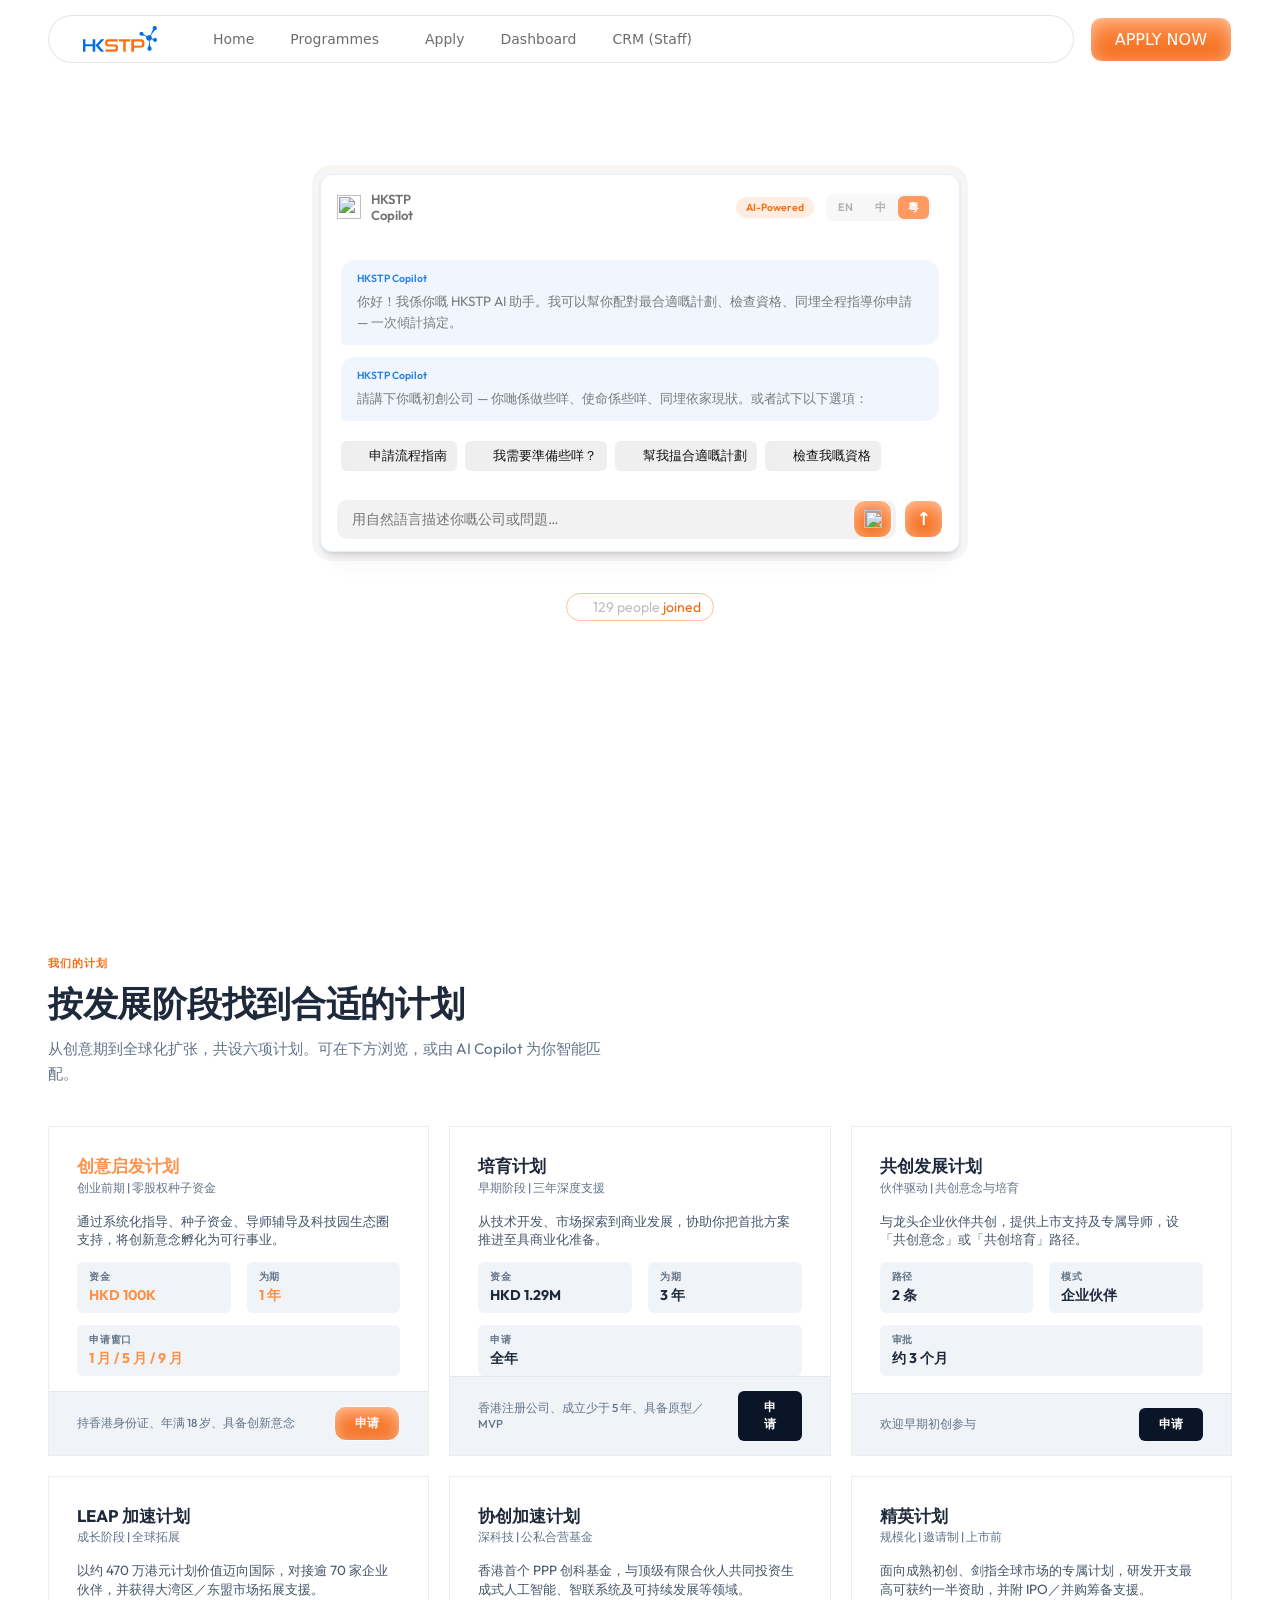
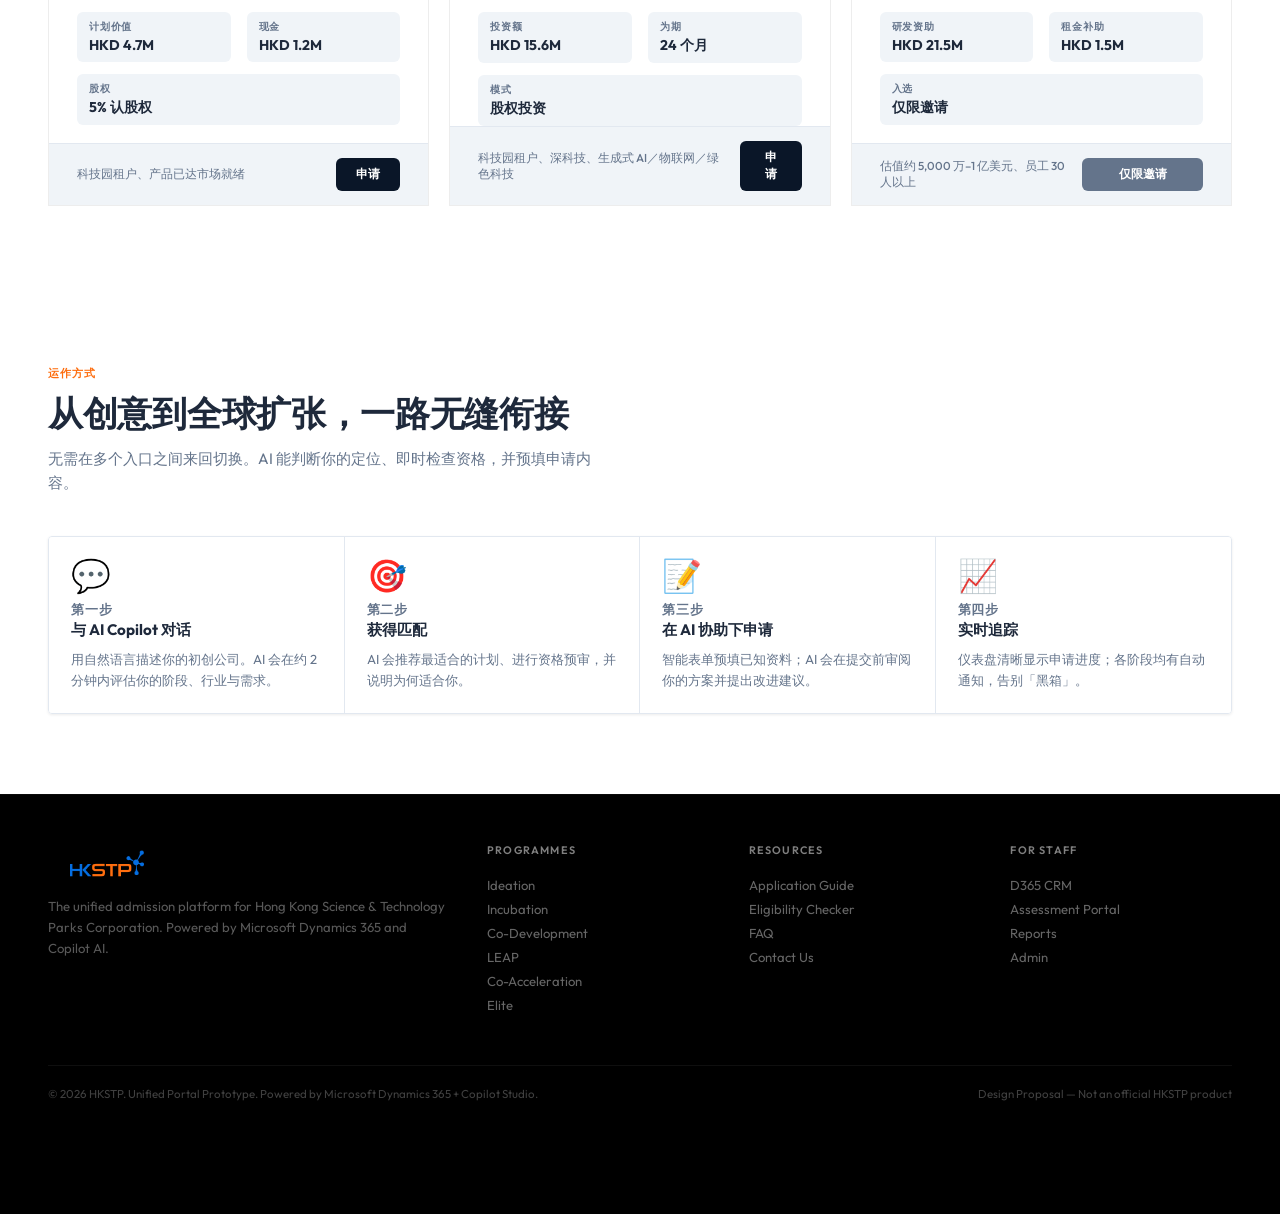
==== mountex-hkstp-landing.html @ 1c6824f8 "Add HKSTP landing page (Mountex prototype)" ====
<!DOCTYPE html>
<html lang="zh-HK">
<head>
  <meta charset="UTF-8" />
  <meta name="viewport" content="width=device-width, initial-scale=1" />
  <title>HKSTP Unified Portal — Mountex</title>
  <link rel="preconnect" href="https://fonts.googleapis.com" />
  <link rel="preconnect" href="https://fonts.gstatic.com" crossorigin />
  <link href="https://fonts.googleapis.com/css2?family=Outfit:wght@400;500;600;700&display=swap" rel="stylesheet" />
  <link rel="stylesheet" href="mountex-hkstp-landing.css" />
  <link rel="stylesheet" href="mountex-hkstp-landing-sections.css" />
</head>
<body>
  <!-- 与 hero 内 data-us-project-src 同 id：UnicornStudio 会优先从此处读 JSON；file:// 下避免 fetch 本地文件被浏览器拦截 -->
  <script type="application/json" id="unicornstudio_hero_remix.json">{"history":[{"breakpoints":[],"visible":true,"aspectRatio":1,"userDownsample":0.25,"layerType":"effect","type":"gradient","usesPingPong":false,"speed":0.36,"trackMouse":0,"mouseMomentum":0,"mouseSpring":0,"trackAxes":"xy","texture":false,"animating":true,"isMask":0,"compiledFragmentShaders":["#version 300 es\nprecision highp float;in vec2 vTextureCoord;uniform float uTime;\nuniform vec2 uMousePos;uvec2 pcg2d(uvec2 v) {\nv = v * 1664525u + 1013904223u;\nv.x += v.y * v.y * 1664525u + 1013904223u;\nv.y += v.x * v.x * 1664525u + 1013904223u;\nv ^= v >> 16;\nv.x += v.y * v.y * 1664525u + 1013904223u;\nv.y += v.x * v.x * 1664525u + 1013904223u;\nreturn v;\n}float randFibo(vec2 p) {\nuvec2 v = floatBitsToUint(p);\nv = pcg2d(v);\nuint r = v.x ^ v.y;\nreturn float(r) / float(0xffffffffu);\n}float deband() {\nreturn (randFibo(gl_FragCoord.xy) - 0.5) / 255.0;\n}vec3 getColor(int index) {\nswitch(index) {\ncase 0: return vec3(0, 0, 0);\ncase 1: return vec3(0, 0, 0);\ncase 2: return vec3(0.9411764705882353, 0.9411764705882353, 0.9411764705882353);\ncase 3: return vec3(0.7176470588235294, 0.7176470588235294, 0.7176470588235294);\ncase 4: return vec3(0, 0, 0);\ndefault: return vec3(0.0);\n}\n}float getStop(int index) {\nswitch(index) {\ncase 0: return 0.0000;\ncase 1: return 0.6031;\ncase 2: return 0.8750;\ncase 3: return 0.9219;\ncase 4: return 1.0000;\ndefault: return 0.0;\n}\n}const float PI = 3.14159265359;vec2 rotate(vec2 coord, float angle) {\nfloat s = sin(angle);\nfloat c = cos(angle);\nreturn vec2(\ncoord.x * c - coord.y * s,\ncoord.x * s + coord.y * c\n);\n}vec3 linear_from_srgb(vec3 rgb) {\nreturn pow(max(rgb, vec3(0.0)), vec3(2.2));\n}vec3 srgb_from_linear(vec3 lin) {\nreturn pow(max(lin, vec3(0.0)), vec3(1.0/2.2));\n}vec3 safeCbrt(vec3 v) {\nreturn sign(v) * pow(abs(v), vec3(1.0/3.0));\n}vec3 oklab_mix(vec3 lin1, vec3 lin2, float a) {\nconst mat3 kCONEtoLMS = mat3(\n0.4121656120, 0.2118591070, 0.0883097947,\n0.5362752080, 0.6807189584, 0.2818474174,\n0.0514575653, 0.1074065790, 0.6302613616);\nconst mat3 kLMStoCONE = mat3(\n4.0767245293, -1.2681437731, -0.0041119885,\n-3.3072168827, 2.6093323231, -0.7034763098,\n0.2307590544, -0.3411344290, 1.7068625689);\nvec3 lms1 = safeCbrt( kCONEtoLMS*lin1 );\nvec3 lms2 = safeCbrt( kCONEtoLMS*lin2 );\nvec3 lms = mix( lms1, lms2, a );\nlms *= 1.0 + 0.025 * a * (1.0-a);\nreturn kLMStoCONE * (lms * lms * lms);\n}vec3 getGradientColor(float position) {\nposition = clamp(position, 0.0, 1.0);\nif (5 <= 1) return getColor(0);int count = 5 - 1;for (int i = 0; i < 15; i++) {\nif (i >= count) break;\nfloat stopA = getStop(i);\nfloat stopB = getStop(i + 1);\nif (position <= stopB || i == count - 1) {\nfloat denom = max(stopB - stopA, 0.00001);\nfloat t = clamp((position - stopA) / denom, 0.0, 1.0);\nvec3 linA = linear_from_srgb(getColor(i));\nvec3 linB = linear_from_srgb(getColor(i + 1));\nvec3 mixed = oklab_mix(linA, linB, t);\nreturn srgb_from_linear(mixed);\n}\n}\nreturn getColor(min(count, 15));\n}out vec4 fragColor;vec3 applyColorToPosition(float position) {\nvec3 color = vec3(0);\nposition -= (uTime * 0.01 + 0.4000);\nfloat cycle = floor(position);\nbool reverse = 0.0000 > 0.5 && int(cycle) % 2 == 0;\nfloat animatedPos = reverse ? 1.0 - fract(position) : fract(position);color = getGradientColor(animatedPos);\nfloat dither = deband();\ncolor += dither;\nreturn color;\n}vec3 radialGrad(vec2 uv) {\nfloat position = length(uv);\nreturn applyColorToPosition(position);\n}vec3 getGradient(vec2 uv) {\nreturn radialGrad(uv);\n}vec3 getBgColor(vec2 uv) {return getGradient(uv);return vec3(0, 0, 0);\n}void main() {vec2 uv = vTextureCoord;\nvec2 pos = vec2(0.5, 0.5) + mix(vec2(0), (uMousePos-0.5), 0.0000);\nuv -= pos;\nuv /= max(0.2600*2., 1e-5);\nuv = rotate(uv, (0.3915 - 0.5) * 2. * PI);\nvec4 color = vec4(getBgColor(uv), 1.0000);\nfragColor = color;\n}"],"compiledVertexShaders":["#version 300 es\nprecision mediump float;in vec3 aVertexPosition;\nin vec2 aTextureCoord;uniform mat4 uMVMatrix;\nuniform mat4 uPMatrix;out vec2 vTextureCoord;\nout vec3 vVertexPosition;void main() {\ngl_Position = uPMatrix * uMVMatrix * vec4(aVertexPosition, 1.0);\nvTextureCoord = aTextureCoord;\n}"],"data":{"depth":false,"uniforms":{},"isBackground":true},"id":"gradient"},{"breakpoints":[],"visible":true,"aspectRatio":1,"userDownsample":0.5,"layerType":"effect","type":"caustics","usesPingPong":false,"speed":0.5,"trackMouse":0,"mouseMomentum":0,"mouseSpring":0,"trackAxes":"xy","texture":false,"animating":true,"isMask":0,"compiledFragmentShaders":["#version 300 es\nprecision highp float;\nin vec3 vVertexPosition;\nin vec2 vTextureCoord;uniform sampler2D uTexture;\nuniform float uTime;uniform vec2 uMousePos;\nuniform vec2 uResolution;vec4 permute(vec4 t) {\nreturn t * (t * 34.0 + 133.0);\n}vec3 grad(float hash) {\nvec3 cube = mod(floor(hash / vec3(1.0, 2.0, 4.0)), 2.0) * 2.0 - 1.0;\nvec3 cuboct = cube;float index0 = step(0.0, 1.0 - floor(hash / 16.0));\nfloat index1 = step(0.0, floor(hash / 16.0) - 1.0);cuboct.x *= 1.0 - index0;\ncuboct.y *= 1.0 - index1;\ncuboct.z *= 1.0 - (1.0 - index0 - index1);float type = mod(floor(hash / 8.0), 2.0);\nvec3 rhomb = (1.0 - type) * cube + type * (cuboct + cross(cube, cuboct));vec3 grad = cuboct * 1.22474487139 + rhomb;grad *= (1.0 - 0.042942436724648037 * type) * 3.5946317686139184;return grad;\n}\nvec4 bccNoiseDerivativesPart(vec3 X) {\nvec3 b = floor(X);\nvec4 i4 = vec4(X - b, 2.5);\nvec3 v1 = b + floor(dot(i4, vec4(.25)));\nvec3 v2 = b + vec3(1, 0, 0) + vec3(-1, 1, 1) * floor(dot(i4, vec4(-.25, .25, .25, .35)));\nvec3 v3 = b + vec3(0, 1, 0) + vec3(1, -1, 1) * floor(dot(i4, vec4(.25, -.25, .25, .35)));\nvec3 v4 = b + vec3(0, 0, 1) + vec3(1, 1, -1) * floor(dot(i4, vec4(.25, .25, -.25, .35)));\nvec4 hashes = permute(mod(vec4(v1.x, v2.x, v3.x, v4.x), 289.0));\nhashes = permute(mod(hashes + vec4(v1.y, v2.y, v3.y, v4.y), 289.0));\nhashes = mod(permute(mod(hashes + vec4(v1.z, v2.z, v3.z, v4.z), 289.0)), 48.0);\nvec3 d1 = X - v1; vec3 d2 = X - v2; vec3 d3 = X - v3; vec3 d4 = X - v4;\nvec4 a = max(0.75 - vec4(dot(d1, d1), dot(d2, d2), dot(d3, d3), dot(d4, d4)), 0.0);\nvec4 aa = a * a; vec4 aaaa = aa * aa;\nvec3 g1 = grad(hashes.x); vec3 g2 = grad(hashes.y);\nvec3 g3 = grad(hashes.z); vec3 g4 = grad(hashes.w);\nvec4 extrapolations = vec4(dot(d1, g1), dot(d2, g2), dot(d3, g3), dot(d4, g4));\nvec3 derivative = -8.0 * mat4x3(d1, d2, d3, d4) * (aa * a * extrapolations)\n+ mat4x3(g1, g2, g3, g4) * aaaa;\nreturn vec4(derivative, dot(aaaa, extrapolations));\n}\nvec4 bccNoiseDerivatives_XYBeforeZ(vec3 X) {\nmat3 orthonormalMap = mat3(\n0.788675134594813, -0.211324865405187, -0.577350269189626,\n-0.211324865405187, 0.788675134594813, -0.577350269189626,\n0.577350269189626, 0.577350269189626, 0.577350269189626);\nX = orthonormalMap * X;\nvec4 result = bccNoiseDerivativesPart(X) + bccNoiseDerivativesPart(X + 144.5);\nreturn vec4(result.xyz * orthonormalMap, result.w);\n}float ease (int easingFunc, float t) {\nreturn t;\n}vec3 blend (int blendMode, vec3 src, vec3 dst) {\nreturn src - dst;\n}const float PI = 3.14159265359;vec4 normalizeNoise(vec4 noise, float amount) {\nreturn mix(noise, (noise + 0.5) * 0.5, amount);\n}mat2 rotate2d(float angle) {\nreturn mat2(cos(angle), -sin(angle), sin(angle), cos(angle));\n}vec4 getNoise(vec3 p) {\nvec4 noise = bccNoiseDerivatives_XYBeforeZ(p);\nreturn normalizeNoise(noise, 0.6400);\n}vec3 causticsP(vec2 uv, vec2 aspect) {\nvec2 drift = vec2(0, 0.0000 * uTime * 0.0125);\nvec2 pos = vec2(0.5, 0.5) + drift * rotate2d(0.0000 * -2. * PI);\nuv -= pos;\nuv = uv * aspect * rotate2d(0.0000 * 2. * PI) * vec2(1. - 0.0000, 1.) * 16.0 * 0.3000;\nreturn vec3(uv, uTime * 0.05);\n}\nvec3 causticsColor(vec3 p, vec4 noise) {\nfloat refraction = mix(0.25, 1.3, 0.6600);\nvec4 balanceNoise = getNoise(p - vec3(noise.xyz / 32.0) * refraction);\nnoise = getNoise(p - vec3(balanceNoise.xyz / 16.0) * refraction);\nfloat balancer = (0.5 + 0.5 * balanceNoise.w);\nfloat normalized = pow(0.5 + 0.5 * noise.w, 2.);\nreturn vec3(1, 1, 1) * mix(0., normalized + 0.2 * (1.0 - normalized), balancer);\n}out vec4 fragColor;void main() {\nvec2 uv = vTextureCoord;\nvec2 aspect = vec2(uResolution.x/uResolution.y, 1);\nvec2 mPos = vec2(0.5, 0.5) + mix(vec2(0), (uMousePos-0.5), 0.0000);float mDist = ease(0, max(0.,1. - distance(uv * aspect, mPos * aspect) * 4. * (1. - 1.0000)));\nvec3 causticP = causticsP(uv, aspect);\nvec4 causticNoise = getNoise(causticP) * mDist;\nvec3 causticColor = causticsColor(causticP, causticNoise) * mDist;\nvec4 color;color = texture(uTexture, uv + causticNoise.xy * 0.01 * 1.0000);\nvec3 blended = blend(2, color.rgb, causticColor);\ncolor.rgb = mix(color.rgb, blended, 1.0000);\nfragColor = color;}"],"compiledVertexShaders":["#version 300 es\nprecision mediump float;in vec3 aVertexPosition;\nin vec2 aTextureCoord;uniform mat4 uMVMatrix;\nuniform mat4 uPMatrix;\nuniform mat4 uTextureMatrix;out vec2 vTextureCoord;\nout vec3 vVertexPosition;void main() {\ngl_Position = uPMatrix * uMVMatrix * vec4(aVertexPosition, 1.0);\nvTextureCoord = (uTextureMatrix * vec4(aTextureCoord, 0.0, 1.0)).xy;\n}"],"data":{"depth":false,"uniforms":{},"isBackground":false},"id":"caustics"},{"breakpoints":[],"visible":true,"aspectRatio":1,"userDownsample":0.5,"layerType":"effect","type":"beam","usesPingPong":false,"speed":0.25,"trackMouse":0,"mouseMomentum":0,"mouseSpring":0,"trackAxes":"xy","texture":false,"animating":true,"isMask":0,"compiledFragmentShaders":["#version 300 es\nprecision highp float;\nprecision highp int;in vec2 vTextureCoord;uniform sampler2D uTexture;uniform float uTime;uniform vec2 uMousePos;\nuniform vec2 uResolution;\nvec3 blend (int blendMode, vec3 src, vec3 dst) {\nreturn 1. - (1. - src) * (1. - dst);\n}vec4 applyLayerMix(vec4 color, vec4 bg, float amount) {\ncolor.rgb = mix(bg.rgb, color.rgb, amount);\ncolor.a = max(bg.a, amount);\nreturn color;\n}uvec2 pcg2d(uvec2 v) {\nv = v * 1664525u + 1013904223u;\nv.x += v.y * v.y * 1664525u + 1013904223u;\nv.y += v.x * v.x * 1664525u + 1013904223u;\nv ^= v >> 16;\nv.x += v.y * v.y * 1664525u + 1013904223u;\nv.y += v.x * v.x * 1664525u + 1013904223u;\nreturn v;\n}float randFibo(vec2 p) {\nuvec2 v = floatBitsToUint(p);\nv = pcg2d(v);\nuint r = v.x ^ v.y;\nreturn float(r) / float(0xffffffffu);\n}float deband() {\nreturn (randFibo(gl_FragCoord.xy) - 0.5) / 255.0;\n}const float TAU = 6.28318530718;vec3 Tonemap_tanh(vec3 x) {\nx = clamp(x, -40.0, 40.0);\nreturn (exp(x) - exp(-x)) / (exp(x) + exp(-x));\n}out vec4 fragColor;const float PI = 3.14159265359;\nconst float TWO_PI = 2.0 * PI;float luma(vec3 color) {\nreturn dot(color, vec3(0.299, 0.587, 0.114));\n}float drawViewportEdges(vec2 uv, float thickness) {\nfloat distToEdge = min(min(uv.x, uv.y), min(1.0 - uv.x, 1.0 - uv.y));\nfloat sdf = distToEdge;\nfloat glowThickness = thickness * 0.8;\nfloat glow = glowThickness / max(0.0001, 1.0 - smoothstep(0.12, 0.01, abs(sdf) + 0.02));\nreturn glow * pow(1.0-abs(sdf), 3.0);\n}float getBeam(vec2 uv, vec2 pos, float radius, float angleVal, float skewVal, float thickness, float time, float phaseVal, vec2 resolution) {\nreturn drawViewportEdges(uv, thickness);\n}void main() {\nvec2 uv = vTextureCoord;\nvec4 bg = texture(uTexture, uv);\nvec2 pos = vec2(0.5, 0.5) + mix(vec2(0), (uMousePos-0.5), 0.0000);\nfloat beam = getBeam(uv, pos, 0.4300, 0.0000, 0.5000, 0.2300, uTime, 0.5000, uResolution);\nvec3 beamColor = beam * vec3(0.27450980392156865, 0.27450980392156865, 0.27450980392156865);\nfloat ssBeam = beam / (beam + 1.0);\nbeamColor = mix(beamColor, vec3(0.27450980392156865, 0.27450980392156865, 0.27450980392156865), mix(1.0, ssBeam, 0.0000)) * beam;float dither = deband();\nvec3 result = Tonemap_tanh(beamColor);\nfloat lum = luma(beamColor);\nresult += dither;float layerMix = 1.0000;\nvec4 color;vec3 blended = blend(4, result, bg.rgb);\ncolor = applyLayerMix(vec4(blended, 1.0), bg, layerMix);\nfragColor = color;}"],"compiledVertexShaders":["#version 300 es\nprecision mediump float;in vec3 aVertexPosition;\nin vec2 aTextureCoord;uniform mat4 uMVMatrix;\nuniform mat4 uPMatrix;\nuniform mat4 uTextureMatrix;out vec2 vTextureCoord;\nout vec3 vVertexPosition;void main() {\ngl_Position = uPMatrix * uMVMatrix * vec4(aVertexPosition, 1.0);\nvTextureCoord = (uTextureMatrix * vec4(aTextureCoord, 0.0, 1.0)).xy;\n}"],"data":{"depth":false,"uniforms":{},"isBackground":false},"id":"beam"},{"breakpoints":[],"visible":true,"aspectRatio":1,"userDownsample":0.5,"layerType":"effect","type":"mouseDraw","usesPingPong":true,"trackMouse":0,"mouseMomentum":0.29,"mouseSpring":0,"trackAxes":"xy","texture":false,"animating":false,"isMask":0,"compiledFragmentShaders":["#version 300 es\nprecision highp float;\nprecision highp int;in vec2 vTextureCoord;\nin vec3 vVertexPosition;uniform sampler2D uTexture;\nuniform sampler2D uPingPongTexture;uniform sampler2D uMaskTexture;\nuniform int uIsMask;\nuniform vec2 uMousePos;\nuniform float uParentTrackMouse;vec3 blend (int blendMode, vec3 src, vec3 dst) {\nreturn 1. - (1. - src) * (1. - dst);\n}uvec2 pcg2d(uvec2 v) {\nv = v * 1664525u + 1013904223u;\nv.x += v.y * v.y * 1664525u + 1013904223u;\nv.y += v.x * v.x * 1664525u + 1013904223u;\nv ^= v >> 16;\nv.x += v.y * v.y * 1664525u + 1013904223u;\nv.y += v.x * v.x * 1664525u + 1013904223u;\nreturn v;\n}float randFibo(vec2 p) {\nuvec2 v = floatBitsToUint(p);\nv = pcg2d(v);\nuint r = v.x ^ v.y;\nreturn float(r) / float(0xffffffffu);\n}float deband() {\nreturn (randFibo(gl_FragCoord.xy) - 0.5) / 255.0;\n}const float PI = 3.14159265359;out vec4 fragColor;vec3 rgb2hsv(vec3 c) {\nvec4 K = vec4(0.0, -1.0 / 3.0, 2.0 / 3.0, -1.0);\nvec4 p = mix(vec4(c.bg, K.wz), vec4(c.gb, K.xy), step(c.b, c.g));\nvec4 q = mix(vec4(p.xyw, c.r), vec4(c.r, p.yzx), step(p.x, c.r));float d = q.x - min(q.w, q.y);\nfloat e = 1.0e-10;\nreturn vec3(abs(q.z + (q.w - q.y) / (6.0 * d + e)), d / (q.x + e), q.x);\n}vec2 angleToDir(float angle) {\nfloat rad = angle * 2.0 * PI;\nreturn vec2(cos(rad), sin(rad));\n}void main() {\nvec2 uv = vTextureCoord;\nvec2 pingpongUv = uv;vec3 mouseRgb = texture(uPingPongTexture, pingpongUv).rgb;\nvec3 mouseTrail = rgb2hsv(mouseRgb);\nfloat angle = mouseTrail.x;\nfloat strength = mouseTrail.z * 0.4800 * 5.0;vec2 direction = angleToDir(angle);vec4 bg = texture(uTexture, uv - direction * 0.1 * strength * 0.3900);\nvec4 color = vec4(0,0,0,1);color.rgb = vec3(strength * mix(mouseRgb, vec3(0.9333333333333333, 0.9333333333333333, 0.9333333333333333), 1.0000));\nfloat dither = deband();vec3 blendedRgb = blend(4, color.rgb + dither, bg.rgb);\ncolor = vec4(mix(bg.rgb, blendedRgb, mouseTrail.z), 1.0);\nif(uIsMask == 1) {\nvec2 maskPos = mix(vec2(0), (uMousePos - 0.5), uParentTrackMouse);\nvec4 maskColor = texture(uMaskTexture, vTextureCoord - maskPos);\ncolor = color * (maskColor.a * maskColor.a);\n}\nfragColor = color;}","#version 300 es\nprecision highp float;in vec3 vVertexPosition;\nin vec2 vTextureCoord;uniform sampler2D uPingPongTexture;\nuniform vec2 uPreviousMousePos;\nuniform float uTime;uniform vec2 uMousePos;\nuniform vec2 uResolution;const float PI = 3.14159265359;\nconst float TAU = 6.28318530718;out vec4 fragColor;vec3 toLinear(vec3 c) { return c * c; }\nvec3 toGamma(vec3 c) { return sqrt(c); }vec3 hsv2rgb(vec3 c) {\nvec4 K = vec4(1.0, 2.0 / 3.0, 1.0 / 3.0, 3.0);\nvec3 p = abs(fract(c.xxx + K.xyz) * 6.0 - K.www);\nreturn c.z * mix(K.xxx, clamp(p - K.xxx, 0.0, 1.0), c.y);\n}vec3 rgb2hsv(vec3 c) {\nvec4 K = vec4(0.0, -1.0 / 3.0, 2.0 / 3.0, -1.0);\nvec4 p = mix(vec4(c.bg, K.wz), vec4(c.gb, K.xy), step(c.b, c.g));\nvec4 q = mix(vec4(p.xyw, c.r), vec4(c.r, p.yzx), step(p.x, c.r));float d = q.x - min(q.w, q.y);\nfloat e = 1.0e-10;\nreturn vec3(abs(q.z + (q.w - q.y) / (6.0 * d + e)), d / (q.x + e), q.x);\n}mat2 rot(float a) {\nfloat s = sin(a), c = cos(a);\nreturn mat2(c, -s, s, c);\n}vec2 angleToDir(float angle) {\nfloat rad = angle * 2.0 * PI;\nreturn vec2(cos(rad), sin(rad));\n}vec2 liquify(vec2 st, vec2 dir, float aspectRatio) {\nst.x *= aspectRatio;\nfloat amplitude = 0.004;\nfloat freq = 6.;\nfor (float i = 1.0; i <= 3.0; i++) {\nst = st * rot(i / 3.0 * PI * 2.0);\nst += vec2(\namplitude * cos(i * freq * st.y + uTime * 0.02 * dir.x),\namplitude * sin(i * freq * st.x + uTime * 0.02 * dir.y)\n);\n}\nst.x /= aspectRatio;\nreturn st;\n}float trailIntensity(vec2 segStart, vec2 correctedUv, vec2 scaledDir, float segLen, float aspectRatio, float radius, float bloomExp) {\nvec2 posToUv = (correctedUv - segStart) * vec2(aspectRatio, 1.0);\nfloat projection = clamp(dot(posToUv, scaledDir), 0.0, segLen);\nvec2 closestPoint = segStart * vec2(aspectRatio, 1.0) + scaledDir * projection;float distToLine = length(correctedUv - closestPoint);\nfloat s = (1.0 + radius) / (distToLine + radius) * radius;return pow(s, bloomExp);\n}void main() {\nfloat aspectRatio = uResolution.x / uResolution.y;\nvec2 uv = vTextureCoord;\nvec2 correctedUv = uv * vec2(aspectRatio, 1.0);vec3 lastFrameColor = texture(uPingPongTexture, uv).rgb;vec3 hsv = rgb2hsv(lastFrameColor);\nfloat prevStrength = hsv.z * hsv.z;\nvec2 prevDir = angleToDir(hsv.x);\nvec2 mouseVec = uMousePos - uPreviousMousePos;\nfloat mouseLen = length(mouseVec);\nvec2 dir = mouseVec * vec2(aspectRatio, 1.0);\nfloat dist = length(dir);float blurAmount = 0.03 * prevStrength;\nuv = uv - prevDir * blurAmount;if(prevStrength > 0.0) {\nuv = mix(uv, liquify(uv - prevDir * 0.005, prevDir, aspectRatio), (1.0 - prevStrength) * 0.7700);\n}lastFrameColor = toLinear(texture(uPingPongTexture, uv).rgb);float clampedDist = 0.0;\nvec3 trailColor = vec3(0.0);if (dist > 0.001) {\nvec2 normDir = mouseVec / mouseLen;\nvec2 scaledDir = normDir * vec2(aspectRatio, 1.0);float angle = atan(dir.y, dir.x);\nif (angle < 0.0) angle += TAU;\nvec3 pointColor = toLinear(hsv2rgb(vec3(angle / TAU, 1.0, 1.0)));\nfloat bloomExp = 10.0 * (1.0 - 0.6900 + 0.1);int numPoints = int(max(6.0, dist * 24.0));\nfloat speedFactor = clamp(dist, 0.7, 1.3);\nfloat radius = mix(0.1, 0.7, 0.4500 * speedFactor);float segLenAspect = mouseLen * aspectRatio / float(numPoints);\nfloat totalIntensity = 0.0;\nint iter = min(numPoints, 16);totalIntensity += trailIntensity(uPreviousMousePos, correctedUv, scaledDir, 0.0, aspectRatio, radius, bloomExp);for (int i = 1; i <= iter; i++) {\nfloat t = float(i - 1) / float(numPoints);\nvec2 segStart = mix(uPreviousMousePos, uMousePos, t);\ntotalIntensity += trailIntensity(segStart, correctedUv, scaledDir, segLenAspect, aspectRatio, radius, bloomExp);\n}trailColor = pointColor * totalIntensity / float(min(numPoints, 50) + 1);\nclampedDist = clamp(length(trailColor) * dist, 0.0, 1.0);\n}float blurRadius = 0.005;vec3 blurredLastFrame = lastFrameColor * 0.2;\nblurredLastFrame += toLinear(texture(uPingPongTexture, uv + vec2(blurRadius, 0.0)).rgb) * 0.2;\nblurredLastFrame += toLinear(texture(uPingPongTexture, uv + vec2(-blurRadius, 0.0)).rgb) * 0.2;\nblurredLastFrame += toLinear(texture(uPingPongTexture, uv + vec2(0.0, blurRadius)).rgb) * 0.2;\nblurredLastFrame += toLinear(texture(uPingPongTexture, uv + vec2(0.0, -blurRadius)).rgb) * 0.2;blurredLastFrame *= pow(0.9200, 0.2);\nvec3 draw = mix(blurredLastFrame, trailColor, clampedDist);\ndraw = toGamma(draw);\ndraw = max(draw - 0.01, vec3(0.0));fragColor = vec4(draw, 1.0);\n}"],"compiledVertexShaders":["#version 300 es\nprecision mediump float;in vec3 aVertexPosition;\nin vec2 aTextureCoord;uniform mat4 uMVMatrix;\nuniform mat4 uPMatrix;\nuniform mat4 uTextureMatrix;out vec2 vTextureCoord;\nout vec3 vVertexPosition;void main() {\ngl_Position = uPMatrix * uMVMatrix * vec4(aVertexPosition, 1.0);\nvTextureCoord = (uTextureMatrix * vec4(aTextureCoord, 0.0, 1.0)).xy;\n}","#version 300 es\nprecision mediump float;in vec3 aVertexPosition;\nin vec2 aTextureCoord;uniform mat4 uMVMatrix;\nuniform mat4 uPMatrix;out vec2 vTextureCoord;\nout vec3 vVertexPosition;void main() {\ngl_Position = uPMatrix * uMVMatrix * vec4(aVertexPosition, 1.0);\nvTextureCoord = aTextureCoord;\n}"],"data":{"depth":false,"uniforms":{},"isBackground":false},"id":"light_trail"},{"breakpoints":[],"visible":true,"aspectRatio":1,"userDownsample":0.5,"layerType":"effect","type":"circle","usesPingPong":false,"trackMouse":0,"mouseMomentum":0,"mouseSpring":0,"trackAxes":"xy","texture":false,"animating":false,"isMask":0,"compiledFragmentShaders":["#version 300 es\nprecision highp float;\nin vec3 vVertexPosition;\nin vec2 vTextureCoord;\nuniform sampler2D uTexture;\nuniform vec2 uResolution;\nvec3 blend (int blendMode, vec3 src, vec3 dst) {\nreturn src * dst;\n}\nvec4 applyLayerMix(vec4 color, vec4 bg, float amount) {\ncolor.rgb = mix(bg.rgb, color.rgb, amount);\ncolor.a = max(bg.a, amount);\nreturn color;\n}const float TAU = 6.28318530718;out vec4 fragColor;mat2 rot(float a) {\nreturn mat2(cos(a),-sin(a),sin(a),cos(a));\n}\nvoid main() {\nvec2 uv = vTextureCoord;\nvec4 bg = texture(uTexture, uv);\nfloat displacement = 0.0;\nvec2 aspectRatio = vec2(uResolution.x/uResolution.y, 1.0);\nvec2 skew = vec2(max(0.4600, 0.001), max(1.0 - 0.4600, 0.001));\nfloat halfRadius = 0.3040 * 0.5;\nfloat falloffAmount = max(1.0000, 0.001);\nfloat innerEdge = halfRadius - falloffAmount * halfRadius * 0.5;\nfloat outerEdge = halfRadius + falloffAmount * halfRadius * 0.5;\nvec2 pos = vec2(0.5, 0.5);\nvec2 scaledUV = uv * aspectRatio * rot(0.0000 * TAU) * skew;\nvec2 scaledPos = pos * aspectRatio * rot(0.0000 * TAU) * skew;\nfloat radius = distance(scaledUV, scaledPos);\nfloat falloff = smoothstep(innerEdge + displacement, outerEdge + displacement, radius);\nfalloff = (1.0 - falloff) * 1.0000;vec4 color;vec3 blended = blend(3, vec3(0, 0, 0), bg.rgb);\ncolor = applyLayerMix(vec4(blended, 1.0), bg, falloff);\nfragColor = color;}"],"compiledVertexShaders":["#version 300 es\nprecision mediump float;in vec3 aVertexPosition;\nin vec2 aTextureCoord;uniform mat4 uMVMatrix;\nuniform mat4 uPMatrix;\nuniform mat4 uTextureMatrix;out vec2 vTextureCoord;\nout vec3 vVertexPosition;void main() {\ngl_Position = uPMatrix * uMVMatrix * vec4(aVertexPosition, 1.0);\nvTextureCoord = (uTextureMatrix * vec4(aTextureCoord, 0.0, 1.0)).xy;\n}"],"data":{"depth":false,"uniforms":{},"isBackground":false},"id":"circle"},{"breakpoints":[],"visible":true,"aspectRatio":1,"userDownsample":0.5,"layerType":"effect","type":"gradientMap","usesPingPong":false,"speed":0.5,"texture":false,"animating":false,"mouseMomentum":0,"mouseSpring":0,"isMask":0,"compiledFragmentShaders":["#version 300 es\nprecision highp float;in vec2 vTextureCoord;uniform sampler2D uTexture;uniform float uTime;vec3 getColor(int index) {\nswitch(index) {\ncase 0: return vec3(1, 1, 1);\ncase 1: return vec3(1, 1, 1);\ncase 2: return vec3(0.0196078431372549, 0.43137254901960786, 0.8823529411764706);\ncase 3: return vec3(1, 0.4235294117647059, 0.054901960784313725);\ncase 4: return vec3(1, 0.4235294117647059, 0.054901960784313725);\ncase 5: return vec3(1, 0.8941176470588236, 0.8862745098039215);\ndefault: return vec3(0.0);\n}\n}float getStop(int index) {\nswitch(index) {\ncase 0: return 0.0000;\ncase 1: return 0.2000;\ncase 2: return 0.4000;\ncase 3: return 0.6000;\ncase 4: return 0.8000;\ncase 5: return 1.0000;\ndefault: return 0.0;\n}\n}uvec2 pcg2d(uvec2 v) {\nv = v * 1664525u + 1013904223u;\nv.x += v.y * v.y * 1664525u + 1013904223u;\nv.y += v.x * v.x * 1664525u + 1013904223u;\nv ^= v >> 16;\nv.x += v.y * v.y * 1664525u + 1013904223u;\nv.y += v.x * v.x * 1664525u + 1013904223u;\nreturn v;\n}float randFibo(vec2 p) {\nuvec2 v = floatBitsToUint(p);\nv = pcg2d(v);\nuint r = v.x ^ v.y;\nreturn float(r) / float(0xffffffffu);\n}float deband() {\nreturn (randFibo(gl_FragCoord.xy) - 0.5) / 255.0;\n}float luma(vec3 color) {\nreturn dot(color, vec3(0.299, 0.587, 0.114));\n}vec3 linear_from_srgb(vec3 rgb) {\nreturn pow(max(rgb, vec3(0.0)), vec3(2.2));\n}vec3 srgb_from_linear(vec3 lin) {\nreturn pow(max(lin, vec3(0.0)), vec3(1.0/2.2));\n}vec3 safeCbrt(vec3 v) {\nreturn sign(v) * pow(abs(v), vec3(1.0/3.0));\n}vec3 oklab_mix(vec3 lin1, vec3 lin2, float a) {\nconst mat3 kCONEtoLMS = mat3(\n0.4121656120, 0.2118591070, 0.0883097947,\n0.5362752080, 0.6807189584, 0.2818474174,\n0.0514575653, 0.1074065790, 0.6302613616);\nconst mat3 kLMStoCONE = mat3(\n4.0767245293, -1.2681437731, -0.0041119885,\n-3.3072168827, 2.6093323231, -0.7034763098,\n0.2307590544, -0.3411344290, 1.7068625689);\nvec3 lms1 = safeCbrt(kCONEtoLMS*lin1);\nvec3 lms2 = safeCbrt(kCONEtoLMS*lin2);\nvec3 lms = mix(lms1, lms2, a);\nlms *= 1.0 + 0.02 * a * (1.0 - a);\nreturn kLMStoCONE*(lms*lms*lms);\n}vec3 getGradientColor(float position) {\nposition = clamp(position, 0.0, 1.0);\nint count = 6 - 1;\nfor (int i = 0; i < count; i++) {\nfloat colorPosition = getStop(i);\nfloat nextColorPosition = getStop(i + 1);\nif (position <= nextColorPosition) {\nfloat stopDelta = nextColorPosition - colorPosition;\nfloat mixFactor = clamp(stopDelta > 0.0001 ? (position - colorPosition) / stopDelta : 0.0, 0.0, 1.0);\nvec3 linStart = linear_from_srgb(getColor(i));\nvec3 linEnd = linear_from_srgb(getColor(i + 1));\nvec3 mixedLin = oklab_mix(linStart, linEnd, mixFactor);\nreturn srgb_from_linear(mixedLin);\n}\n}\nreturn getColor(count);\n}out vec4 fragColor;void main() {\nvec2 uv = vTextureCoord;\nvec4 color = texture(uTexture, uv);if(color.a > 0.001) {\nfloat position = smoothstep(0., 1., luma(color.rgb)) * (0.3900 * 2.);\nfloat posOffset = (dot(vec2(0.5383275261324042, 0.39407665505226486).x, vec2(0.5383275261324042, 0.39407665505226486).y) + 0.2300 + 0.0001) * 2.;\nposition -= (uTime*0.01 + posOffset);\nfloat cycle = floor(position);\nbool reverse = 0.0000 > 0.5 && int(cycle) % 2 == 0;\nfloat animatedPos = reverse ? fract(-position) : fract(position);\nanimatedPos = reverse ? fract(-position) : fract(position);\nanimatedPos = clamp(animatedPos, 0.0, 1.0);vec3 gradientColor = getGradientColor(animatedPos);\nfloat dither = deband();\ngradientColor += dither;\nvec3 mixedColor = mix(color.rgb, gradientColor, 1.0000);color.rgb = mixedColor;\n}\nfragColor = color;\n;\n}"],"compiledVertexShaders":["#version 300 es\nprecision mediump float;in vec3 aVertexPosition;\nin vec2 aTextureCoord;uniform mat4 uMVMatrix;\nuniform mat4 uPMatrix;out vec2 vTextureCoord;\nout vec3 vVertexPosition;void main() {\ngl_Position = uPMatrix * uMVMatrix * vec4(aVertexPosition, 1.0);\nvTextureCoord = aTextureCoord;\n}"],"data":{"depth":false,"uniforms":{},"isBackground":false},"id":"gradient_map"},{"breakpoints":[],"visible":true,"aspectRatio":1,"userDownsample":1,"layerType":"effect","type":"glyphDither","usesPingPong":false,"texture":{"src":"[data-uri]","sampler":"uCustomTexture"},"trackMouse":0,"mouseMomentum":0,"mouseSpring":0,"trackAxes":"xy","animating":false,"isMask":0,"compiledFragmentShaders":["#version 300 es\nprecision highp float;in vec3 vVertexPosition;\nin vec2 vTextureCoord;\nuniform sampler2D uTexture;\nuniform sampler2D uSprite;\nuniform sampler2D uCustomTexture;uniform vec2 uMousePos;\nuniform vec2 uResolution;vec4 applyLayerMix(vec4 color, vec4 bg, float amount) {\ncolor.rgb = mix(bg.rgb, color.rgb, amount);\ncolor.a = max(bg.a, amount);\nreturn color;\n}vec3 blend (int blendMode, vec3 src, vec3 dst) {\nreturn 1. - (1. - src) * (1. - dst);\n}out vec4 fragColor;void main() {\nvec2 uv = vTextureCoord;\nvec2 pos = vec2(0.5, 0.5) + mix(vec2(0), (uMousePos-0.5), 0.0000);\nfloat aspectRatio = uResolution.x / uResolution.y;\nfloat aspectCorrection = mix(aspectRatio, 1./aspectRatio, 0.5);float gridSize = mix(0.05, 0.005, 0.8200);float baseGrid = 1.0 / gridSize;\nvec2 cellSize = vec2(1.0/(baseGrid * aspectRatio), 1.0/baseGrid) * aspectCorrection;\nvec2 offsetUv = uv - pos;\nvec2 cell = floor(offsetUv / cellSize);\nvec2 cellCenter = (cell + 0.5) * cellSize;\nvec2 pixelatedCoord = cellCenter + pos;\nvec4 bg = texture(uTexture, vTextureCoord);\nvec4 color = texture(uTexture, pixelatedCoord);float luminance = dot(color.rgb, vec3(0.2126, 0.7152, 0.0722));\nluminance = mix(luminance, 1.0 - luminance, float(0));\nfloat gamma = pow(mix(0.2, 2.2, 0.4000), 2.2);ivec2 uTextureSize = textureSize(uSprite, 0);uTextureSize = textureSize(uCustomTexture, 0);float selectedWidth = float(uTextureSize.x);\nfloat GLYPH_HEIGHT = float(uTextureSize.y);\nfloat scaleFactor = gridSize / GLYPH_HEIGHT;\nfloat numSprites = max(1.0, selectedWidth / GLYPH_HEIGHT);\nfloat numGlyphRows = 1.0;float spriteIndex = clamp(floor(luminance * numSprites), 0.0, numSprites - 1.0);\nfloat spriteIndexWithGamma = clamp(floor(luminance * numSprites * gamma), 0.0, numSprites - 1.0);\nfloat phaseOffset = floor(0.0000 * numSprites + 0.5);\nspriteIndexWithGamma = mod(spriteIndexWithGamma + phaseOffset, numSprites);\nfloat glyphIndex = 0.0;float normalizedSpriteSizeX = 1.0 / numSprites;\nfloat normalizedSpriteSizeY = 1.0 / numGlyphRows;float spriteX = (spriteIndexWithGamma * normalizedSpriteSizeX);vec2 spriteSheetUV = vec2(spriteX, glyphIndex / numGlyphRows);vec2 spriteSize = vec2(GLYPH_HEIGHT / aspectRatio, GLYPH_HEIGHT) * scaleFactor * aspectCorrection;\nvec2 localOffset = mod(uv - pos, spriteSize) / spriteSize;float inset = 0.5 / GLYPH_HEIGHT;\nlocalOffset = clamp(localOffset, inset, 1.0 - inset);spriteSheetUV += vec2(localOffset.x * normalizedSpriteSizeX, localOffset.y * normalizedSpriteSizeY);vec4 spriteColor = vec4(0.0);spriteColor = texture(uCustomTexture, spriteSheetUV);\nfloat alpha = smoothstep(0.0, 1.0, spriteColor.r);vec3 cc = (color.rgb - spriteIndex * 0.04) * 1.4;\nvec3 col = cc;vec3 result = mix(mix(vec3(0.0), vec3(1.0), float(0)), col, alpha);\ncolor.rgb = result;\nvec3 blended = blend(4, result, bg.rgb);\ncolor = applyLayerMix(vec4(blended, color.a), bg, 1.0000);\nfragColor = color;}"],"compiledVertexShaders":["#version 300 es\nprecision mediump float;in vec3 aVertexPosition;\nin vec2 aTextureCoord;uniform mat4 uMVMatrix;\nuniform mat4 uPMatrix;\nuniform mat4 uTextureMatrix;out vec2 vTextureCoord;\nout vec3 vVertexPosition;void main() {\ngl_Position = uPMatrix * uMVMatrix * vec4(aVertexPosition, 1.0);\nvTextureCoord = (uTextureMatrix * vec4(aTextureCoord, 0.0, 1.0)).xy;\n}"],"data":{"depth":false,"uniforms":{},"isBackground":false,"texture":{"src":"","sampler":"uSprite"}},"id":"glyph_dither"}],"options":{"name":"UnicornStudio Hero (Remix)","fps":60,"dpi":1.5,"scale":1,"includeLogo":false,"isProduction":false,"flatten":false},"version":"2.1.6","id":"Hsn0qYXlZuwrOKXl22DA"}</script>
  <div class="page" data-node-id="439:11886">
    <header class="hero" data-node-id="435:10392">
      <div class="hero__bg hero__bg--unicorn" aria-hidden="true">
        <div
          class="hero__unicorn-host"
          data-us-project-src="unicornstudio_hero_remix.json"
          data-us-scale="1"
          data-us-dpi="1.5"
          data-us-fps="60"
          data-us-lazyload="false"
          data-us-production="false"
          data-us-alttext=""
          data-us-arialabel="HKSTP 首屏动态背景"
        ></div>
        <div class="hero__bg-vignette"></div>
      </div>

      <div class="header-bar">
        <div class="header-bar__nav-wrap">
          <div class="header-bar__pill">
            <a class="logo logo--header" href="#" aria-label="HKSTP">
              <span class="logo__mark">
                <img src="logo.png" alt="" class="logo__icon" width="118" height="41" />
              </span>
            </a>
            <a class="nav-link" href="#">Home</a>
            <div class="nav-dropdown" data-dropdown>
              <button type="button" class="nav-link nav-link--has-chevron" data-dropdown-trigger aria-expanded="false">
                Programmes
                <img src="https://www.figma.com/api/mcp/asset/f27587fb-0452-4dc1-9456-45b489c76ac3" alt="" class="chevron" width="8" height="4" />
              </button>
              <div class="nav-dropdown__panel" hidden>
                <a href="#programmes">All programmes</a>
                <a href="#programmes">Ideation</a>
                <a href="#programmes">Incubation</a>
              </div>
            </div>
            <a class="nav-link" href="#">Apply</a>
            <a class="nav-link" href="#">Dashboard</a>
            <a class="nav-link" href="#">CRM (Staff)</a>
          </div>
        </div>
        <button type="button" class="btn btn--primary btn--header">APPLY NOW</button>
      </div>

      <div class="copilot-wrap">
        <div class="copilot-card" data-copilot>
          <div class="copilot-card__inner">
            <div class="copilot-card__head">
              <img src="https://www.figma.com/api/mcp/asset/5f348874-88fd-4c8b-879f-001861608acb" alt="" class="copilot-card__spark" width="24" height="24" />
              <span class="copilot-card__title">HKSTP Copilot</span>
              <span class="copilot-card__badge">AI-Powered</span>
              <div class="lang-toggle" data-lang-toggle>
                <button type="button" data-lang="en">EN</button>
                <button type="button" data-lang="zh">中</button>
                <button type="button" class="is-active" data-lang="yue">粵</button>
              </div>
            </div>
            <div class="copilot-card__messages" data-messages>
              <div class="bubble bubble--assistant">
                <div class="bubble__label">HKSTP Copilot</div>
                <p class="bubble__text" data-i18n="msg1">你好！我係你嘅 HKSTP AI 助手。我可以幫你配對最合適嘅計劃、檢查資格、同埋全程指導你申請 — 一次傾計搞定。</p>
              </div>
              <div class="bubble bubble--assistant">
                <div class="bubble__label">HKSTP Copilot</div>
                <p class="bubble__text" data-i18n="msg2">請講下你嘅初創公司 — 你哋係做些咩、使命係些咩、同埋依家現狀。或者試下以下選項：</p>
              </div>
            </div>
            <div class="copilot-card__chips">
              <button type="button" class="chip" data-chip="申請流程指南">
                <img src="https://www.figma.com/api/mcp/asset/5b0de5b2-5ac1-43b6-b642-e90889efef0a" alt="" width="14" height="14" />
                申請流程指南
              </button>
              <button type="button" class="chip" data-chip="我需要準備些咩？">
                <img src="https://www.figma.com/api/mcp/asset/51c1bf2f-b317-44d9-bcd8-4f790b9a2976" alt="" width="14" height="14" />
                我需要準備些咩？
              </button>
              <button type="button" class="chip" data-chip="幫我揾合適嘅計劃">
                <img src="https://www.figma.com/api/mcp/asset/ea131561-7e44-4f34-a603-c8879204a79f" alt="" width="14" height="14" />
                幫我揾合適嘅計劃
              </button>
              <button type="button" class="chip" data-chip="檢查我嘅資格">
                <img src="https://www.figma.com/api/mcp/asset/3f5123da-9fa4-4f7a-ba0d-58d0f67574ac" alt="" width="14" height="14" />
                檢查我嘅資格
              </button>
            </div>
            <div class="copilot-card__composer" data-composer>
              <div class="voice-listening-bar" data-voice-bar hidden role="status" aria-live="polite">
                <span class="voice-listening-bar__dot" aria-hidden="true"></span>
                <span class="voice-listening-bar__label" data-voice-label>正在聽粵語…</span>
                <span class="voice-listening-bar__waves" aria-hidden="true">
                  <span></span><span></span><span></span><span></span><span></span>
                </span>
              </div>
              <div class="copilot-card__input-row">
                <div class="copilot-input">
                  <input type="text" placeholder="用自然語言描述你嘅公司或問題…" data-chat-input autocomplete="off" />
                  <button type="button" class="btn btn--icon btn--mic" data-voice-toggle aria-pressed="false" aria-label="語音輸入">
                    <img src="https://www.figma.com/api/mcp/asset/725cb51f-0d8d-48a5-b307-6d14bc9c9c0e" alt="" width="18" height="18" />
                  </button>
                </div>
                <button type="button" class="btn btn--primary btn--send" data-send aria-label="送出">↑</button>
              </div>
            </div>
          </div>
        </div>
      </div>

      <p class="hero__social">
        <img src="https://www.figma.com/api/mcp/asset/c1705a38-c55d-48aa-a456-342b379139e3" alt="" width="6" height="6" class="dot" />
        <span><span class="muted">129 people </span><span class="accent">joined</span></span>
      </p>
    </header>

    <main>
      <section class="section section--programmes" id="programmes">
        <p class="eyebrow">我们的计划</p>
        <h2>按发展阶段找到合适的计划</h2>
        <p class="lede">从创意期到全球化扩张，共设六项计划。可在下方浏览，或由 AI Copilot 为你智能匹配。</p>
        <div class="programme-grid" data-programme-grid></div>
      </section>

      <section class="section section--how">
        <p class="eyebrow">运作方式</p>
        <h2>从创意到全球扩张，一路无缝衔接</h2>
        <p class="lede">无需在多个入口之间来回切换。AI 能判断你的定位、即时检查资格，并预填申请内容。</p>
        <div class="steps">
          <article class="step-card">
            <div class="step-card__icon" aria-hidden="true">💬</div>
            <p class="step-card__kicker">第一步</p>
            <h3>与 AI Copilot 对话</h3>
            <p>用自然语言描述你的初创公司。AI 会在约 2 分钟内评估你的阶段、行业与需求。</p>
          </article>
          <article class="step-card">
            <div class="step-card__icon" aria-hidden="true">🎯</div>
            <p class="step-card__kicker">第二步</p>
            <h3>获得匹配</h3>
            <p>AI 会推荐最适合的计划、进行资格预审，并说明为何适合你。</p>
          </article>
          <article class="step-card">
            <div class="step-card__icon" aria-hidden="true">📝</div>
            <p class="step-card__kicker">第三步</p>
            <h3>在 AI 协助下申请</h3>
            <p>智能表单预填已知资料；AI 会在提交前审阅你的方案并提出改进建议。</p>
          </article>
          <article class="step-card">
            <div class="step-card__icon" aria-hidden="true">📈</div>
            <p class="step-card__kicker">第四步</p>
            <h3>实时追踪</h3>
            <p>仪表盘清晰显示申请进度；各阶段均有自动通知，告别「黑箱」。</p>
          </article>
        </div>
      </section>
    </main>

    <footer class="footer">
      <!-- Figma Footer 底部装饰层 node 439:12193 / 439:12197 — Mountex -->
      <div class="footer__deco" aria-hidden="true">
        <img
          class="footer__deco-arc"
          src="https://www.figma.com/api/mcp/asset/0005943c-cad4-4353-9f8e-c5755a5bc9c0"
          alt=""
        />
        <div class="footer__deco-mesh-mask">
          <img
            class="footer__deco-mesh"
            src="https://www.figma.com/api/mcp/asset/6c9738c8-b175-409c-b816-eb4aef3be1ac"
            alt=""
          />
        </div>
      </div>
      <div class="footer__glow" aria-hidden="true">
        <img src="https://www.figma.com/api/mcp/asset/73f84eab-7b2c-454a-9715-03ba870ad585" alt="" class="footer__glow-img" />
      </div>
      <div class="footer__main">
        <div class="footer__brand">
          <a class="logo logo--footer" href="#" aria-label="HKSTP">
            <span class="logo__mark">
              <img src="logo.png" alt="" class="logo__icon" width="118" height="41" />
            </span>
          </a>
          <p>The unified admission platform for Hong Kong Science &amp; Technology Parks Corporation. Powered by Microsoft Dynamics 365 and Copilot AI.</p>
        </div>
        <nav class="footer__col" aria-label="Programmes">
          <h4>Programmes</h4>
          <a href="#">Ideation</a>
          <a href="#">Incubation</a>
          <a href="#">Co-Development</a>
          <a href="#">LEAP</a>
          <a href="#">Co-Acceleration</a>
          <a href="#">Elite</a>
        </nav>
        <nav class="footer__col" aria-label="Resources">
          <h4>Resources</h4>
          <a href="#">Application Guide</a>
          <a href="#">Eligibility Checker</a>
          <a href="#">FAQ</a>
          <a href="#">Contact Us</a>
        </nav>
        <nav class="footer__col" aria-label="For staff">
          <h4>For Staff</h4>
          <a href="#">D365 CRM</a>
          <a href="#">Assessment Portal</a>
          <a href="#">Reports</a>
          <a href="#">Admin</a>
        </nav>
      </div>
      <div class="footer__bottom">
        <p>© 2026 HKSTP. Unified Portal Prototype. Powered by Microsoft Dynamics 365 + Copilot Studio.</p>
        <p>Design Proposal — Not an official HKSTP product</p>
      </div>
    </footer>
  </div>
  <script src="mountex-hkstp-landing.js"></script>
  <script type="text/javascript">
    !(function () {
      var u = window.UnicornStudio;
      if (u && u.init) {
        if (document.readyState === "loading") {
          document.addEventListener("DOMContentLoaded", function () {
            u.init();
          });
        } else {
          u.init();
        }
      } else {
        window.UnicornStudio = { isInitialized: !1 };
        var i = document.createElement("script");
        i.src =
          "https://cdn.jsdelivr.net/gh/hiunicornstudio/unicornstudio.js@v2.1.6/dist/unicornStudio.umd.js";
        i.onload = function () {
          if (document.readyState === "loading") {
            document.addEventListener("DOMContentLoaded", function () {
              UnicornStudio.init();
            });
          } else {
            UnicornStudio.init();
          }
        };
        (document.head || document.body).appendChild(i);
      }
    })();
  </script>
</body>
</html>
---- mountex-hkstp-landing.css ----
:root {
  --orange: #fd6d0e;
  --orange-soft: #ff9148;
  --orange-pill: rgba(253, 109, 14, 0.12);
  --navy: #1e293b;
  --navy-deep: #0a1628;
  --slate: #64748b;
  --slate-dark: #475569;
  --border: #ededed;
  --tile: #f0f4f8;
  --blue-bubble: rgba(3, 92, 225, 0.06);
  --blue-label: #056ee1;
  --font-display: "Outfit", system-ui, sans-serif;
  --font-ui: ui-sans-serif, system-ui, -apple-system, "Segoe UI", sans-serif;
  --max: 1200px;
  --radius-pill: 999px;
  --radius-card: 12px;
  --shadow-card: 0 1px 3px rgba(0, 0, 0, 0.08);
  --shadow-copilot: 0 0.97px 0.97px 0.49px rgba(68, 25, 6, 0.04),
    0 2.92px 2.92px 1.46px rgba(68, 25, 6, 0.04),
    0 5.83px 5.83px -2.92px rgba(68, 25, 6, 0.04),
    0 11.67px 11.67px -5.83px rgba(68, 25, 6, 0.04),
    0 23.33px 23.33px -11.67px rgba(68, 25, 6, 0.04);
}

*,
*::before,
*::after {
  box-sizing: border-box;
}

html {
  scroll-behavior: smooth;
}

body {
  margin: 0;
  font-family: var(--font-display);
  color: var(--navy);
  background: #fff;
  -webkit-font-smoothing: antialiased;
}

img {
  max-width: 100%;
  display: block;
}

a {
  color: inherit;
  text-decoration: none;
}

button {
  font: inherit;
  cursor: pointer;
  border: none;
  background: none;
}

.page {
  min-height: 100vh;
  overflow-x: hidden;
}

/* 叠在固定 hero 动画之上；不设底色，programmes / how 区块透出背景 */
main {
  position: relative;
  z-index: 1;
  background: transparent;
}

/* —— Hero —— */
.hero {
  position: relative;
  min-height: min(901px, 100vh);
  padding: 15px clamp(16px, 4vw, 48px) 48px;
  box-shadow: inset 0 0 0 2px #fd6d0e;
}

.hero__bg {
  position: absolute;
  inset: 0;
  z-index: 0;
  overflow: hidden;
  background: #f0f6ff;
}

/* 与文档流分离：动画铺满视口且不随滚动移动 */
.hero__bg--unicorn {
  position: fixed;
  inset: 0;
  z-index: 0;
  background: #fff;
  pointer-events: none;
}

.hero__unicorn-host {
  position: absolute;
  inset: 0;
  width: 100%;
  height: 100%;
  min-height: 100%;
  pointer-events: none;
}

.hero__bg-vignette {
  position: absolute;
  inset: 0;
  z-index: 1;
  pointer-events: none;
  background: radial-gradient(
    ellipse 68% 72% at 50% 46%,
    rgba(255, 255, 255, 0.97) 0%,
    rgba(255, 255, 255, 0.72) 38%,
    rgba(255, 255, 255, 0.2) 62%,
    transparent 78%
  );
}

@media (prefers-reduced-motion: reduce) {
  .hero__unicorn-host {
    display: none;
  }

  .hero__bg--unicorn {
    background:
      radial-gradient(ellipse 90% 70% at 15% 25%, rgba(255, 143, 76, 0.35), transparent 55%),
      radial-gradient(ellipse 75% 55% at 85% 15%, rgba(5, 110, 225, 0.22), transparent 50%),
      linear-gradient(165deg, #fff8f2 0%, #eef6ff 45%, #ffffff 100%);
  }
}

.header-bar,
.copilot-wrap,
.hero__social {
  position: relative;
  z-index: 2;
}

.header-bar {
  display: flex;
  align-items: center;
  justify-content: space-between;
  gap: 16px;
  flex-wrap: wrap;
  max-width: 1420px;
  margin: 0 auto;
}

.header-bar__nav-wrap {
  display: flex;
  align-items: center;
  gap: 12px;
  flex: 1;
  min-width: 0;
}

.header-bar__pill {
  display: flex;
  align-items: center;
  flex-wrap: wrap;
  gap: 4px;
  padding: 6px 8px 6px 148px;
  min-height: 48px;
  background: #fff;
  border: 1px solid rgba(0, 0, 0, 0.1);
  border-radius: var(--radius-pill);
  position: relative;
  flex: 1;
  min-width: 0;
}

@media (max-width: 900px) {
  .header-bar__pill {
    padding-left: 12px;
    padding-top: 52px;
  }
}

.nav-link {
  padding: 8px 16px;
  border-radius: 8px;
  font-family: var(--font-ui);
  font-weight: 500;
  font-size: 14px;
  color: #6d6d6d;
  transition: background 0.15s, color 0.15s;
}

.nav-link:hover,
.nav-link:focus-visible {
  background: rgba(0, 0, 0, 0.04);
  color: var(--navy);
}

.nav-link--has-chevron {
  display: inline-flex;
  align-items: center;
  gap: 6px;
  padding-right: 12px;
}

.chevron {
  opacity: 0.7;
}

.nav-dropdown {
  position: relative;
}

.nav-dropdown__panel {
  position: absolute;
  top: calc(100% + 8px);
  left: 0;
  min-width: 200px;
  padding: 8px;
  background: #fff;
  border: 1px solid var(--border);
  border-radius: 12px;
  box-shadow: var(--shadow-card);
  z-index: 20;
}

.nav-dropdown__panel a {
  display: block;
  padding: 10px 12px;
  border-radius: 8px;
  font-size: 14px;
  color: var(--slate);
}

.nav-dropdown__panel a:hover {
  background: var(--tile);
  color: var(--navy);
}

.logo {
  display: block;
}

.logo--header {
  position: absolute;
  left: 12px;
  top: 50%;
  transform: translateY(-50%);
  width: 118px;
  height: 41px;
}

@media (max-width: 900px) {
  .logo--header {
    left: 50%;
    top: 8px;
    transform: translateX(-50%);
  }
}

.logo__mark {
  position: relative;
  display: block;
  width: 118px;
  height: 41px;
}

.logo__mark > img {
  position: absolute;
  inset: 0;
  width: 100%;
  height: 100%;
  object-fit: contain;
}

.logo__icon {
  z-index: 1;
}

.btn {
  position: relative;
  border-radius: 12px;
  font-weight: 600;
  transition: transform 0.15s, box-shadow 0.15s;
}

.btn:active {
  transform: scale(0.98);
}

.btn--primary {
  color: #fff;
  padding: 12px 24px;
  font-size: 16px;
  font-family: var(--font-ui);
  font-weight: 400;
  background: linear-gradient(180deg, rgba(255, 143, 76, 0.95), rgba(242, 93, 4, 0.95));
  border: 1px solid #fff;
  box-shadow: inset 0 0 16px rgba(255, 255, 255, 0.5);
}

.btn--primary:hover,
.btn--primary:focus-visible {
  filter: brightness(1.05);
}

.btn--header {
  flex-shrink: 0;
}

.btn--send {
  width: 39px;
  height: 38px;
  padding: 0;
  display: flex;
  align-items: center;
  justify-content: center;
  font-weight: 700;
  font-size: 18px;
  line-height: 1;
}

.btn--icon {
  width: 39px;
  height: 38px;
  padding: 0;
  display: flex;
  align-items: center;
  justify-content: center;
  border: 1px solid #fff;
  background: linear-gradient(180deg, rgba(255, 143, 76, 0.95), rgba(242, 93, 4, 0.95));
  box-shadow: inset 0 0 16px rgba(255, 255, 255, 0.5);
}

.btn--mic {
  position: absolute;
  right: 4px;
  top: 50%;
  transform: translateY(-50%);
}

.btn--dark {
  background: var(--navy-deep);
  color: #fff;
  padding: 8px 20px;
  border-radius: 6px;
  font-size: 12.16px;
  font-weight: 600;
}

.btn--dark:hover {
  filter: brightness(1.08);
}

.btn--muted {
  background: var(--slate);
  color: #fff;
  padding: 8px 20px;
  border-radius: 6px;
  font-size: 12.16px;
  font-weight: 600;
  min-width: 121px;
}

/* Copilot */
.copilot-wrap {
  display: flex;
  justify-content: center;
  padding-top: clamp(32px, 8vw, 120px);
}

.copilot-card {
  width: min(656px, 100%);
  padding: 9px 8px;
  background: rgba(68, 25, 6, 0.04);
  border-radius: 20px;
}

.copilot-card__inner {
  background: #fff;
  border: 1px solid rgba(5, 110, 225, 0.11);
  border-radius: var(--radius-card);
  box-shadow: var(--shadow-copilot);
  overflow: hidden;
}

.copilot-card__head {
  display: grid;
  grid-template-columns: 28px 1fr auto auto;
  align-items: center;
  gap: 10px 12px;
  padding: 16px 16px 16px 50px;
  border-bottom: 1px solid rgba(255, 255, 255, 0.06);
  position: relative;
  min-height: 60px;
}

.copilot-card__spark {
  position: absolute;
  left: 16px;
  top: 50%;
  transform: translateY(-50%);
}

.copilot-card__title {
  font-weight: 600;
  font-size: 13.12px;
  color: #737373;
}

.copilot-card__badge {
  font-size: 10.4px;
  font-weight: 600;
  color: var(--orange);
  background: var(--orange-pill);
  padding: 4px 10px;
  border-radius: 20px;
  justify-self: end;
}

.lang-toggle {
  display: flex;
  gap: 2px;
  padding: 2px;
  background: rgba(115, 115, 115, 0.06);
  border-radius: 8px;
  grid-column: 1 / -1;
}

@media (min-width: 520px) {
  .copilot-card__head {
    grid-template-columns: 28px minmax(0, 1fr) auto auto;
  }
  .lang-toggle {
    grid-column: auto;
  }
}

.lang-toggle button {
  flex: 1;
  padding: 4px 10px;
  border-radius: 6px;
  font-size: 10.88px;
  font-weight: 600;
  color: rgba(71, 71, 71, 0.4);
}

.lang-toggle button.is-active {
  background: #fc9a61;
  color: #fff;
}

.copilot-card__messages {
  padding: 20px;
  min-height: 200px;
  max-height: 320px;
  overflow-y: auto;
  display: flex;
  flex-direction: column;
  gap: 12px;
}

.bubble {
  background: var(--blue-bubble);
  border-radius: 14px 14px 14px 4px;
  padding: 12px 16px;
  max-width: 100%;
}

.bubble--user {
  align-self: flex-end;
  background: rgba(253, 109, 14, 0.1);
  border-radius: 14px 14px 4px 14px;
}

.bubble__label {
  font-size: 10.4px;
  font-weight: 600;
  color: var(--blue-label);
  opacity: 0.85;
  margin-bottom: 6px;
}

.bubble--user .bubble__label {
  color: var(--orange);
}

.bubble__text {
  margin: 0;
  font-size: 13.44px;
  line-height: 1.55;
  color: rgba(115, 115, 115, 0.95);
}

.bubble--user .bubble__text {
  color: var(--navy);
}

.copilot-card__chips {
  display: flex;
  flex-wrap: wrap;
  gap: 8px;
  padding: 0 20px 16px;
}

.chip {
  display: inline-flex;
  align-items: center;
  gap: 6px;
  padding: 6px 10px 6px 8px;
  background: #efefef;
  border-radius: 6px;
  font-size: 13px;
  color: #111;
  transition: background 0.15s;
}

.chip:hover {
  background: #e5e5e5;
}

.copilot-card__input-row {
  display: flex;
  gap: 8px;
  align-items: center;
}

.copilot-input {
  flex: 1;
  position: relative;
}

.copilot-input input {
  width: 100%;
  height: 39px;
  padding: 0 52px 0 14px;
  border: 1px solid rgba(255, 255, 255, 0.08);
  background: rgba(0, 0, 0, 0.05);
  border-radius: 10px;
  font-size: 14px;
  font-family: var(--font-display);
}

.copilot-input input:focus {
  outline: 2px solid rgba(253, 109, 14, 0.35);
  outline-offset: 1px;
}

.hero__social {
  display: flex;
  align-items: center;
  justify-content: center;
  gap: 8px;
  margin-top: 32px;
  padding: 4px 12px;
  border: 0.7px solid #ffbf99;
  border-radius: 70px;
  width: fit-content;
  margin-left: auto;
  margin-right: auto;
  font-size: 14px;
}

.hero__social .muted {
  color: #bebebe;
}

.hero__social .accent {
  color: #fb650c;
}
---- mountex-hkstp-landing-sections.css ----
/* —— Sections, programme cards, steps, footer —— */

.section {
  padding: 56px clamp(20px, 5vw, 48px) 80px;
  max-width: calc(var(--max) + 250px);
  margin: 0 auto;
}

.section h2 {
  margin: 0 0 12px;
  font-family: var(--font-ui);
  font-weight: 600;
  font-size: clamp(26px, 4vw, 35.2px);
  letter-spacing: -0.3px;
  line-height: 1.2;
  color: var(--navy);
}

.eyebrow {
  margin: 0 0 12px;
  font-size: 10.88px;
  font-weight: 600;
  letter-spacing: 1px;
  text-transform: uppercase;
  color: var(--orange);
}

.lede {
  margin: 0 0 40px;
  max-width: 560px;
  font-size: 15.2px;
  line-height: 1.6;
  color: var(--slate);
}

.programme-grid {
  display: grid;
  grid-template-columns: repeat(3, 1fr);
  gap: 20px;
}

@media (max-width: 1100px) {
  .programme-grid {
    grid-template-columns: repeat(2, 1fr);
  }
}

@media (max-width: 640px) {
  .programme-grid {
    grid-template-columns: 1fr;
  }
}

.prog-card {
  display: flex;
  flex-direction: column;
  background: #fff;
  border: 1px solid var(--border);
  border-radius: 0;
  overflow: hidden;
  transition: box-shadow 0.2s, transform 0.2s;
}

.prog-card:hover {
  box-shadow: var(--shadow-card);
  transform: translateY(-2px);
}

.prog-card__head {
  padding: 28px 28px 0;
}

.prog-card__title {
  margin: 0 0 2px;
  font-size: 16.8px;
  font-weight: 700;
  line-height: 1.35;
}

.prog-card__title--accent {
  color: var(--orange-soft);
}

.prog-card__subtitle {
  margin: 0;
  font-size: 11.52px;
  font-weight: 500;
  color: var(--slate);
}

.prog-card__body {
  padding: 16px 28px 0;
  flex: 1;
}

.prog-card__desc {
  margin: 0 0 14px;
  font-size: 13.44px;
  line-height: 1.35;
  color: var(--slate-dark);
}

.prog-metrics {
  display: grid;
  grid-template-columns: 1fr 1fr;
  gap: 12px 16px;
}

.prog-metric--wide {
  grid-column: 1 / -1;
}

.prog-metric {
  background: var(--tile);
  border-radius: 6px;
  padding: 8px 12px;
}

.prog-metric__label {
  margin: 0 0 2px;
  font-size: 9.92px;
  font-weight: 600;
  letter-spacing: 0.8px;
  text-transform: uppercase;
  color: var(--slate);
}

.prog-metric__value {
  margin: 0;
  font-size: 14.08px;
  font-weight: 700;
}

.prog-metric__value--accent {
  color: var(--orange-soft);
}

.prog-card__foot {
  display: flex;
  align-items: center;
  justify-content: space-between;
  gap: 12px;
  margin-top: auto;
  padding: 14px 28px;
  background: var(--tile);
  border-top: 1px solid #e2e8f0;
  min-height: 60px;
}

.prog-card__req {
  margin: 0;
  font-size: 11.52px;
  font-weight: 500;
  color: var(--slate);
}

.section--how {
  padding-top: 80px;
}

.steps {
  display: grid;
  grid-template-columns: repeat(4, 1fr);
  gap: 0;
  border: 1px solid #e2e8f0;
  border-radius: 4px;
  overflow: hidden;
  box-shadow: var(--shadow-card);
}

@media (max-width: 1000px) {
  .steps {
    grid-template-columns: repeat(2, 1fr);
  }
}

@media (max-width: 520px) {
  .steps {
    grid-template-columns: 1fr;
  }
}

.step-card {
  padding: 22px;
  background: #fff;
  border-right: 1px solid #e2e8f0;
  border-bottom: 1px solid #e2e8f0;
}

.step-card:last-child {
  border-right: none;
}

@media (min-width: 1001px) {
  .step-card {
    border-bottom: none;
  }
}

.step-card__icon {
  font-size: 32px;
  line-height: 1;
  margin-bottom: 8px;
}

.step-card__kicker {
  margin: 0 0 8px;
  font-size: 11.2px;
  font-weight: 600;
  letter-spacing: 0.8px;
  text-transform: uppercase;
  color: var(--slate);
}

.step-card h3 {
  margin: 0 0 8px;
  font-size: 15.2px;
  font-weight: 700;
}

.step-card p {
  margin: 0;
  font-size: 13.12px;
  line-height: 1.6;
  color: var(--slate);
}

.footer {
  position: relative;
  z-index: 1;
  background: #000;
  color: #fff;
  padding: 48px clamp(20px, 5vw, 48px) 32px;
  border-top: 1px solid rgba(255, 255, 255, 0.04);
  overflow: hidden;
  min-height: 420px;
}

/* Figma 底部装饰：橙弧光 + 像素网格（置于内容背后） */
.footer__deco {
  position: absolute;
  inset: 0;
  z-index: 0;
  pointer-events: none;
  overflow: hidden;
}

.footer__deco-arc {
  position: absolute;
  left: 50%;
  bottom: -18%;
  transform: translateX(-50%);
  width: min(1705px, 220%);
  max-width: none;
  height: auto;
  opacity: 0.95;
  mix-blend-mode: screen;
}

.footer__deco-mesh-mask {
  position: absolute;
  left: 50%;
  bottom: -8%;
  transform: translateX(-50%);
  width: min(900px, 160%);
  aspect-ratio: 763 / 772;
  max-height: 55%;
  -webkit-mask-image: url("https://www.figma.com/api/mcp/asset/78c367a7-38cc-4baa-8592-d7ca9fd40a02");
  mask-image: url("https://www.figma.com/api/mcp/asset/78c367a7-38cc-4baa-8592-d7ca9fd40a02");
  -webkit-mask-size: contain;
  mask-size: contain;
  -webkit-mask-repeat: no-repeat;
  mask-repeat: no-repeat;
  -webkit-mask-position: center bottom;
  mask-position: center bottom;
}

.footer__deco-mesh {
  position: absolute;
  inset: -35% -12%;
  width: 140%;
  height: 140%;
  object-fit: cover;
  opacity: 0.88;
  mix-blend-mode: screen;
}

.footer__glow {
  position: absolute;
  left: 50%;
  bottom: -120px;
  transform: translateX(-50%);
  width: min(900px, 200%);
  z-index: 1;
  pointer-events: none;
  opacity: 0.85;
}

.footer__glow-img {
  width: 100%;
  height: auto;
  mix-blend-mode: screen;
}

.footer__main {
  position: relative;
  z-index: 2;
  display: grid;
  grid-template-columns: 1.8fr repeat(3, 1fr);
  gap: 40px;
  max-width: var(--max);
  margin: 0 auto 48px;
}

@media (max-width: 900px) {
  .footer__main {
    grid-template-columns: 1fr 1fr;
  }
}

@media (max-width: 520px) {
  .footer__main {
    grid-template-columns: 1fr;
  }
}

.footer__brand p {
  margin: 12px 0 0;
  max-width: 430px;
  font-size: 13.12px;
  line-height: 1.6;
  color: rgba(255, 255, 255, 0.35);
}

.logo--footer .logo__mark {
  width: 118px;
  height: 41px;
}

.footer__col h4 {
  margin: 0 0 16px;
  font-size: 10.88px;
  font-weight: 600;
  letter-spacing: 1.2px;
  text-transform: uppercase;
  color: rgba(255, 255, 255, 0.5);
}

.footer__col a {
  display: block;
  padding: 4px 0;
  font-size: 13.12px;
  color: rgba(255, 255, 255, 0.4);
  transition: color 0.15s;
}

.footer__col a:hover {
  color: #fff;
}

.footer__bottom {
  position: relative;
  z-index: 2;
  display: flex;
  flex-wrap: wrap;
  justify-content: space-between;
  gap: 16px;
  max-width: var(--max);
  margin: 0 auto;
  padding-top: 20px;
  border-top: 1px solid rgba(255, 255, 255, 0.06);
  font-size: 11.52px;
  color: rgba(255, 255, 255, 0.25);
}

.footer__bottom p {
  margin: 0;
}

/* —— Copilot：语音监听条（点击麦克风） —— */
.copilot-card__composer {
  display: flex;
  flex-direction: column;
  gap: 8px;
  padding: 12px 16px;
  border-top: 1px solid rgba(255, 255, 255, 0.06);
}

.voice-listening-bar {
  display: flex;
  align-items: center;
  gap: 10px;
  min-height: 40px;
  padding: 8px 14px;
  border-radius: 10px;
  border: 1px solid rgba(180, 72, 98, 0.45);
  background: linear-gradient(180deg, #0f1f3a 0%, #0a1628 100%);
  box-shadow: inset 0 1px 0 rgba(255, 255, 255, 0.04);
}

.voice-listening-bar[hidden] {
  display: none !important;
}

.voice-listening-bar__dot {
  flex-shrink: 0;
  width: 8px;
  height: 8px;
  border-radius: 50%;
  background: #e11d48;
  box-shadow: 0 0 10px rgba(225, 29, 72, 0.65);
  animation: voice-dot-pulse 1.2s ease-in-out infinite;
}

@keyframes voice-dot-pulse {
  0%,
  100% {
    opacity: 1;
    transform: scale(1);
  }
  50% {
    opacity: 0.75;
    transform: scale(0.92);
  }
}

.voice-listening-bar__label {
  flex: 1;
  font-size: 13px;
  font-weight: 500;
  color: rgba(248, 250, 252, 0.92);
  letter-spacing: 0.02em;
}

.voice-listening-bar__waves {
  display: flex;
  align-items: flex-end;
  gap: 3px;
  height: 20px;
  flex-shrink: 0;
}

.voice-listening-bar__waves span {
  width: 3px;
  border-radius: 2px;
  background: #f43f5e;
  transform-origin: bottom center;
  animation: voice-wave 0.9s ease-in-out infinite;
}

.voice-listening-bar__waves span:nth-child(1) {
  height: 10px;
  animation-delay: 0s;
}

.voice-listening-bar__waves span:nth-child(2) {
  height: 16px;
  animation-delay: 0.12s;
}

.voice-listening-bar__waves span:nth-child(3) {
  height: 8px;
  animation-delay: 0.24s;
}

.voice-listening-bar__waves span:nth-child(4) {
  height: 14px;
  animation-delay: 0.36s;
}

.voice-listening-bar__waves span:nth-child(5) {
  height: 11px;
  animation-delay: 0.48s;
}

@keyframes voice-wave {
  0%,
  100% {
    transform: scaleY(0.35);
    opacity: 0.65;
  }
  50% {
    transform: scaleY(1);
    opacity: 1;
  }
}

.btn--mic.is-listening {
  box-shadow:
    inset 0 0 16px rgba(255, 255, 255, 0.5),
    0 0 0 2px rgba(225, 29, 72, 0.55);
}
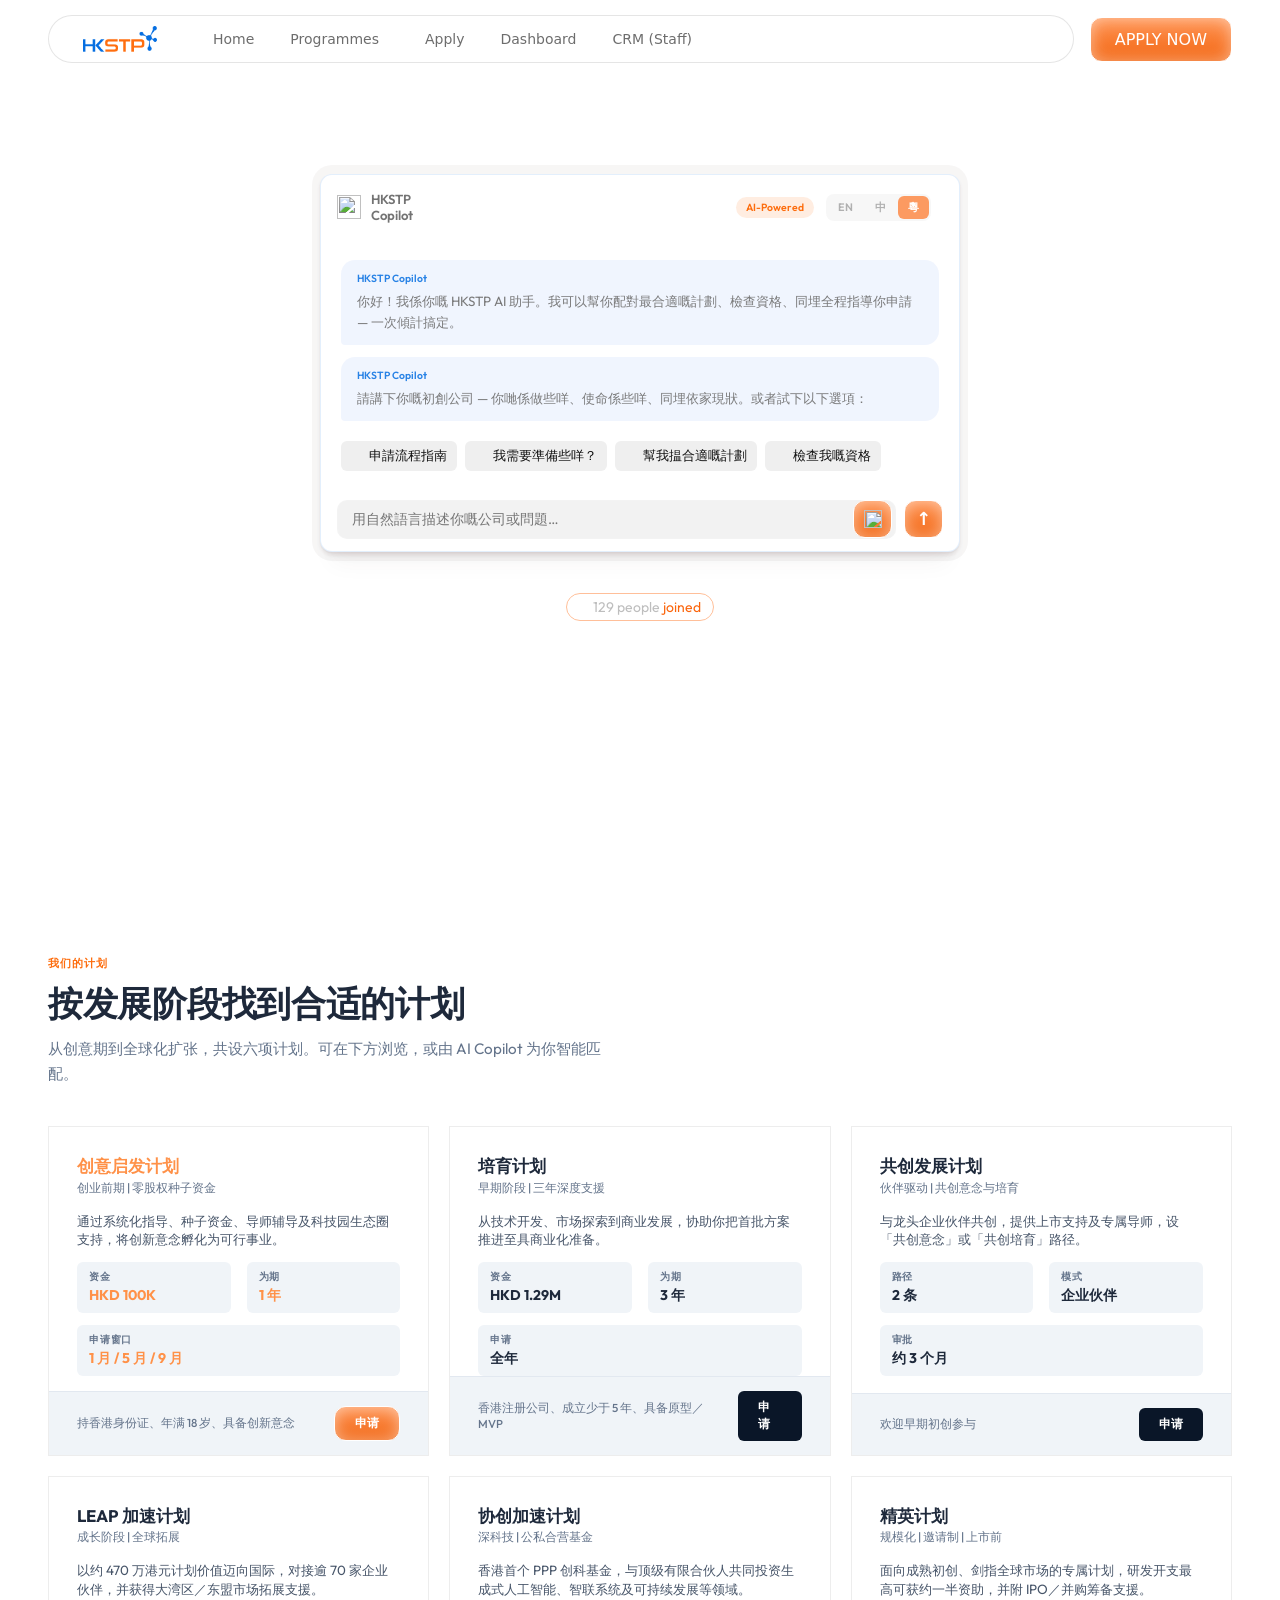
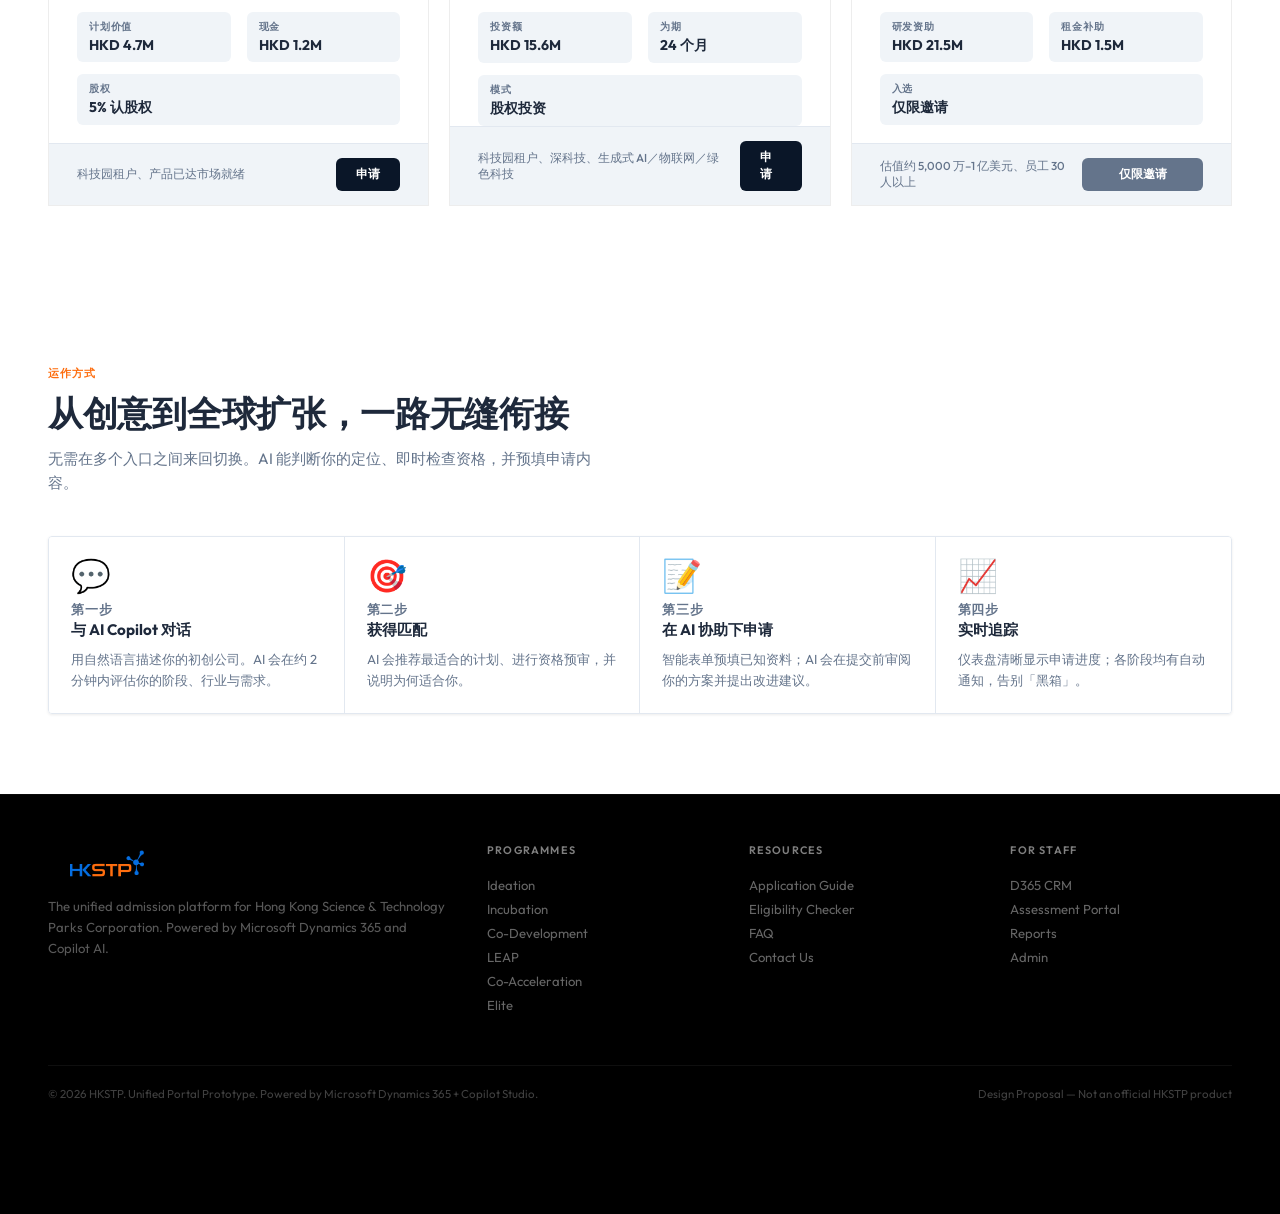
==== commit 301ed219: "feat: 新增申請頁 applied.html，並從落地頁 Apply 連結至此 Made-with: Cursor" ====
--- a/mountex-hkstp-landing.html
+++ b/mountex-hkstp-landing.html
@@ -50,12 +50,12 @@
                 <a href="#programmes">Incubation</a>
               </div>
             </div>
-            <a class="nav-link" href="#">Apply</a>
+            <a class="nav-link" href="applied.html">Apply</a>
             <a class="nav-link" href="#">Dashboard</a>
             <a class="nav-link" href="#">CRM (Staff)</a>
           </div>
         </div>
-        <button type="button" class="btn btn--primary btn--header">APPLY NOW</button>
+        <a class="btn btn--primary btn--header" href="applied.html">APPLY NOW</a>
       </div>
 
       <div class="copilot-wrap">
--- a/mountex-hkstp-landing.css
+++ b/mountex-hkstp-landing.css
@@ -306,6 +306,12 @@
   flex-shrink: 0;
 }
 
+a.btn--primary.btn--header {
+  display: inline-flex;
+  align-items: center;
+  justify-content: center;
+}
+
 .btn--send {
   width: 39px;
   height: 38px;
